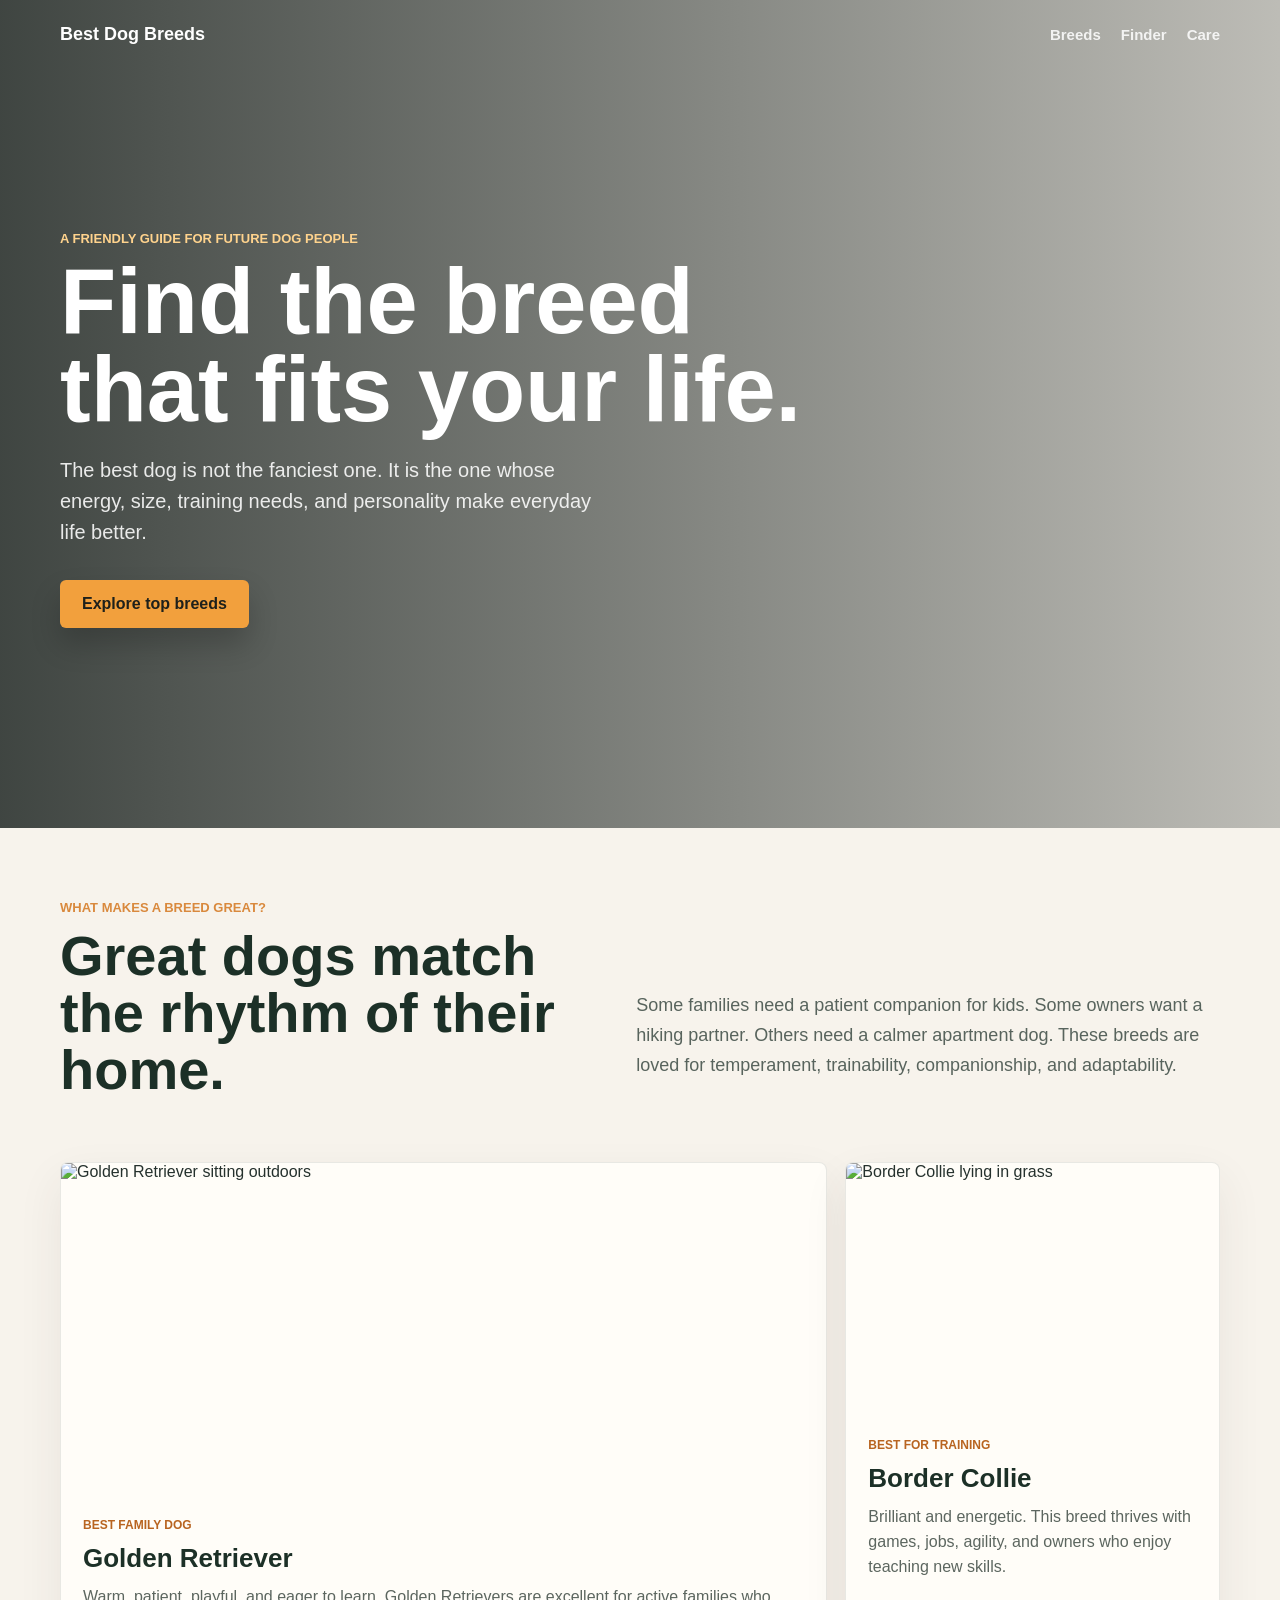
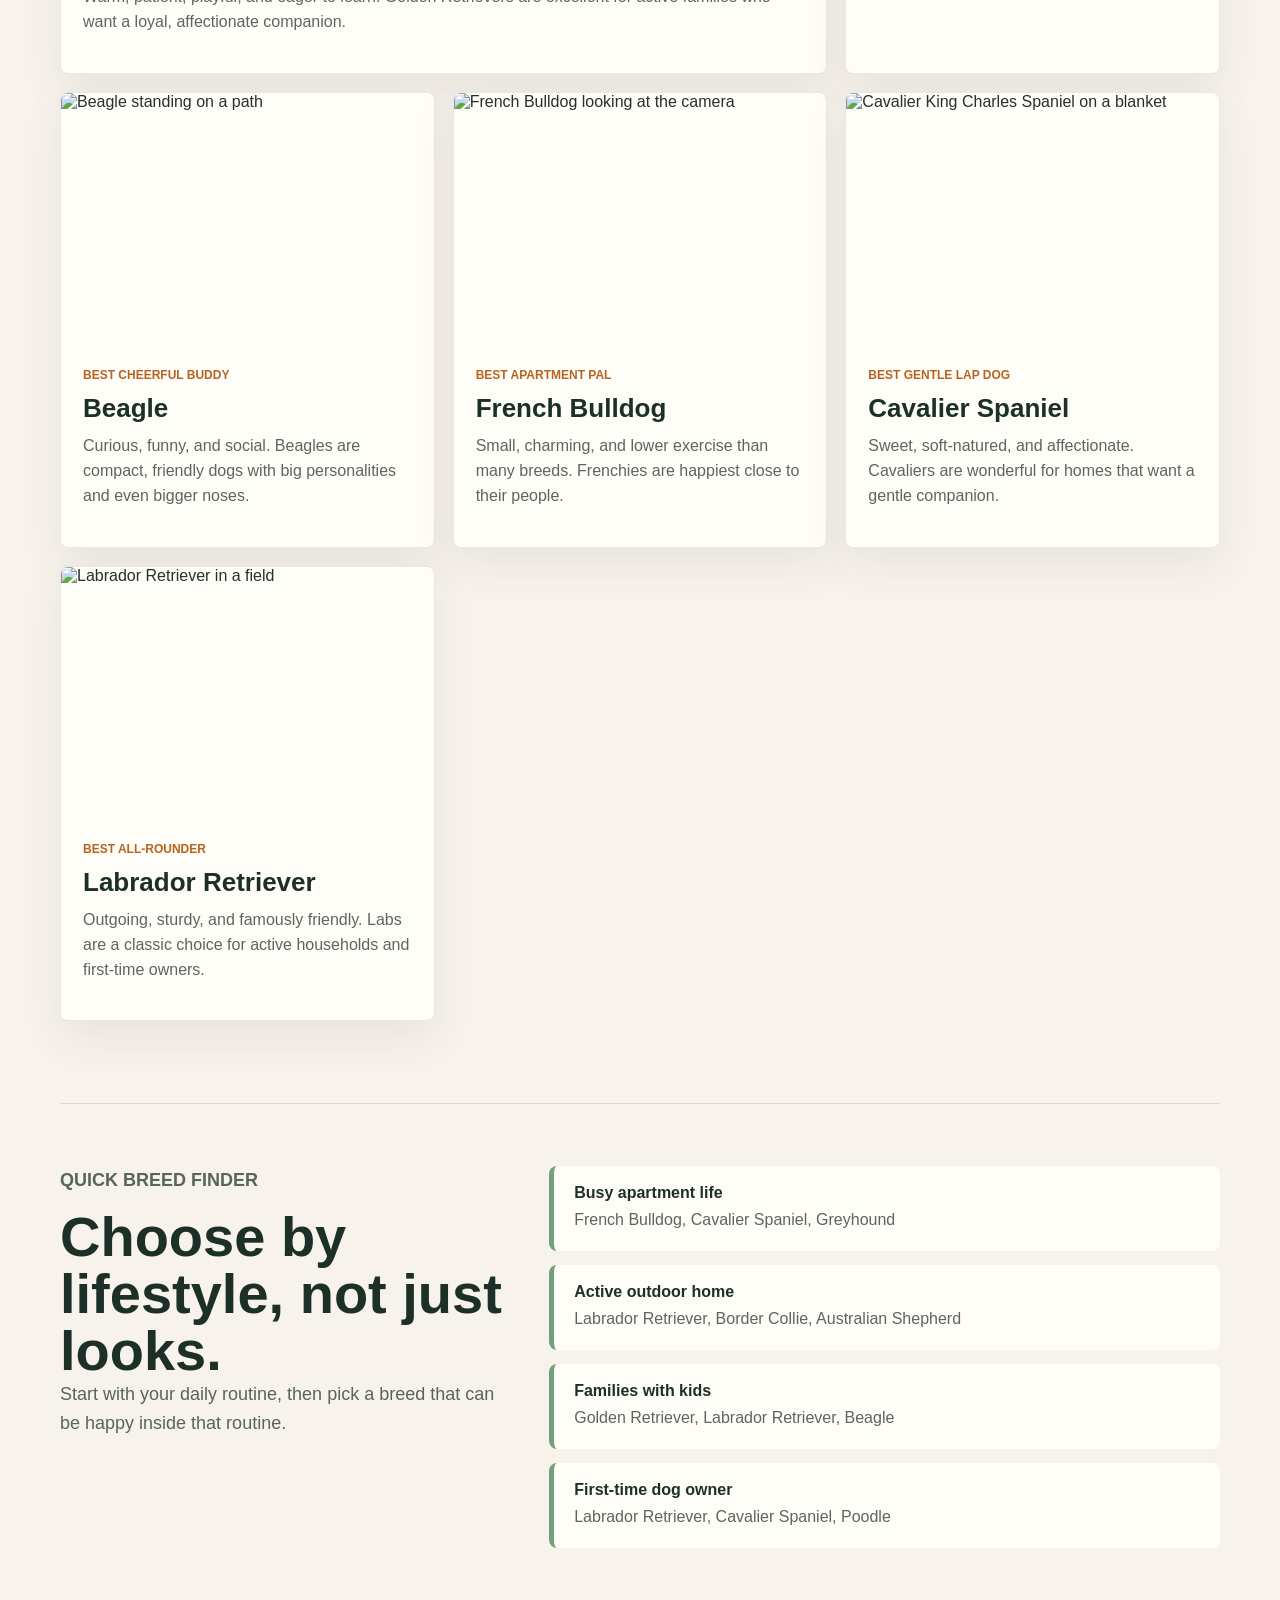
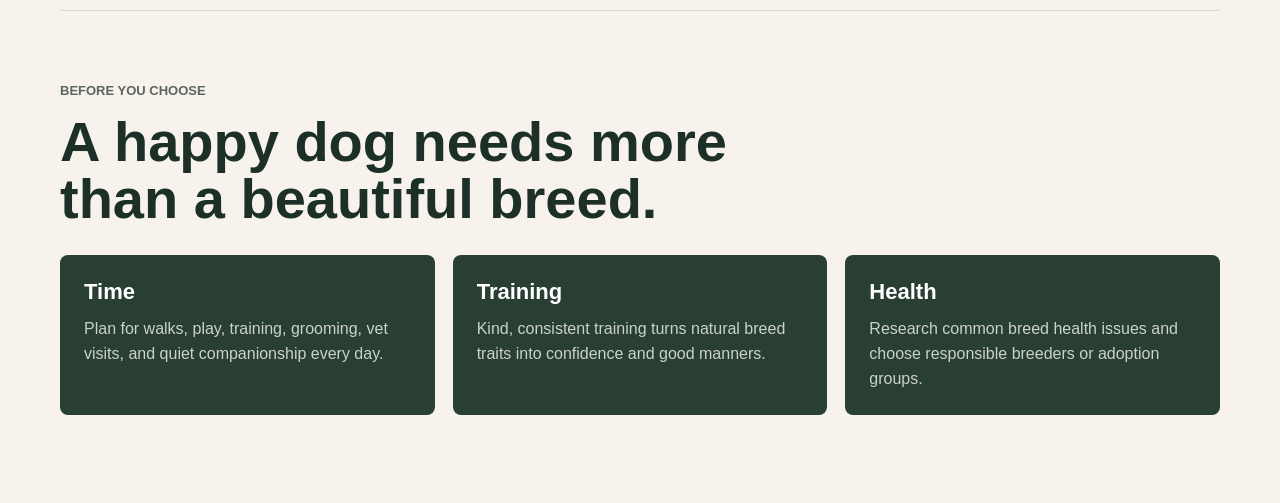
==== Nika_website/index.html @ 00cdb91f "dog breed website test" ====
<!DOCTYPE html>
<html lang="en">
<head>
  <meta charset="UTF-8">
  <meta name="viewport" content="width=device-width, initial-scale=1.0">
  <title>Best Dog Breeds</title>
  <link rel="preconnect" href="https://images.unsplash.com">
  <link rel="stylesheet" href="styles.css">
</head>
<body>
  <header class="hero">
    <nav class="topbar" aria-label="Main navigation">
      <a class="brand" href="#">Best Dog Breeds</a>
      <div class="nav-links">
        <a href="#breeds">Breeds</a>
        <a href="#finder">Finder</a>
        <a href="#care">Care</a>
      </div>
    </nav>

    <div class="hero-content">
      <p class="eyebrow">A friendly guide for future dog people</p>
      <h1>Find the breed that fits your life.</h1>
      <p>
        The best dog is not the fanciest one. It is the one whose energy,
        size, training needs, and personality make everyday life better.
      </p>
      <a class="button" href="#breeds">Explore top breeds</a>
    </div>
  </header>

  <main>
    <section class="intro" aria-labelledby="intro-title">
      <div>
        <p class="eyebrow">What makes a breed great?</p>
        <h2 id="intro-title">Great dogs match the rhythm of their home.</h2>
      </div>
      <p>
        Some families need a patient companion for kids. Some owners want a
        hiking partner. Others need a calmer apartment dog. These breeds are
        loved for temperament, trainability, companionship, and adaptability.
      </p>
    </section>

    <section class="breed-grid" id="breeds" aria-label="Recommended dog breeds">
      <article class="breed-card large">
        <img src="https://images.unsplash.com/photo-1552053831-71594a27632d?auto=format&fit=crop&w=1200&q=80" alt="Golden Retriever sitting outdoors">
        <div class="card-content">
          <span class="tag">Best family dog</span>
          <h2>Golden Retriever</h2>
          <p>Warm, patient, playful, and eager to learn. Golden Retrievers are excellent for active families who want a loyal, affectionate companion.</p>
        </div>
      </article>

      <article class="breed-card">
        <img src="https://images.unsplash.com/photo-1591160690555-5debfba289f0?auto=format&fit=crop&w=900&q=80" alt="Border Collie lying in grass">
        <div class="card-content">
          <span class="tag">Best for training</span>
          <h2>Border Collie</h2>
          <p>Brilliant and energetic. This breed thrives with games, jobs, agility, and owners who enjoy teaching new skills.</p>
        </div>
      </article>

      <article class="breed-card">
        <img src="https://images.unsplash.com/photo-1587300003388-59208cc962cb?auto=format&fit=crop&w=900&q=80" alt="Beagle standing on a path">
        <div class="card-content">
          <span class="tag">Best cheerful buddy</span>
          <h2>Beagle</h2>
          <p>Curious, funny, and social. Beagles are compact, friendly dogs with big personalities and even bigger noses.</p>
        </div>
      </article>

      <article class="breed-card">
        <img src="https://images.unsplash.com/photo-1605568427561-40dd23c2acea?auto=format&fit=crop&w=900&q=80" alt="French Bulldog looking at the camera">
        <div class="card-content">
          <span class="tag">Best apartment pal</span>
          <h2>French Bulldog</h2>
          <p>Small, charming, and lower exercise than many breeds. Frenchies are happiest close to their people.</p>
        </div>
      </article>

      <article class="breed-card">
        <img src="https://images.unsplash.com/photo-1601979031925-424e53b6caaa?auto=format&fit=crop&w=900&q=80" alt="Cavalier King Charles Spaniel on a blanket">
        <div class="card-content">
          <span class="tag">Best gentle lap dog</span>
          <h2>Cavalier Spaniel</h2>
          <p>Sweet, soft-natured, and affectionate. Cavaliers are wonderful for homes that want a gentle companion.</p>
        </div>
      </article>

      <article class="breed-card">
        <img src="https://images.unsplash.com/photo-1576201836106-db1758fd1c97?auto=format&fit=crop&w=900&q=80" alt="Labrador Retriever in a field">
        <div class="card-content">
          <span class="tag">Best all-rounder</span>
          <h2>Labrador Retriever</h2>
          <p>Outgoing, sturdy, and famously friendly. Labs are a classic choice for active households and first-time owners.</p>
        </div>
      </article>
    </section>

    <section class="finder" id="finder" aria-labelledby="finder-title">
      <div class="finder-copy">
        <p class="eyebrow">Quick breed finder</p>
        <h2 id="finder-title">Choose by lifestyle, not just looks.</h2>
        <p>Start with your daily routine, then pick a breed that can be happy inside that routine.</p>
      </div>
      <div class="finder-list">
        <div>
          <strong>Busy apartment life</strong>
          <span>French Bulldog, Cavalier Spaniel, Greyhound</span>
        </div>
        <div>
          <strong>Active outdoor home</strong>
          <span>Labrador Retriever, Border Collie, Australian Shepherd</span>
        </div>
        <div>
          <strong>Families with kids</strong>
          <span>Golden Retriever, Labrador Retriever, Beagle</span>
        </div>
        <div>
          <strong>First-time dog owner</strong>
          <span>Labrador Retriever, Cavalier Spaniel, Poodle</span>
        </div>
      </div>
    </section>

    <section class="care" id="care" aria-labelledby="care-title">
      <p class="eyebrow">Before you choose</p>
      <h2 id="care-title">A happy dog needs more than a beautiful breed.</h2>
      <div class="care-grid">
        <article>
          <h3>Time</h3>
          <p>Plan for walks, play, training, grooming, vet visits, and quiet companionship every day.</p>
        </article>
        <article>
          <h3>Training</h3>
          <p>Kind, consistent training turns natural breed traits into confidence and good manners.</p>
        </article>
        <article>
          <h3>Health</h3>
          <p>Research common breed health issues and choose responsible breeders or adoption groups.</p>
        </article>
      </div>
    </section>
  </main>
</body>
</html>
---- Nika_website/styles.css ----
* {
  box-sizing: border-box;
}

html {
  scroll-behavior: smooth;
}

body {
  margin: 0;
  font-family: Arial, Helvetica, sans-serif;
  color: #25312d;
  background: #f7f3ec;
}

a {
  color: inherit;
  text-decoration: none;
}

img {
  display: block;
  width: 100%;
}

.hero {
  min-height: 92vh;
  display: flex;
  flex-direction: column;
  position: relative;
  color: #fff;
  background:
    linear-gradient(90deg, rgba(23, 31, 28, 0.82), rgba(23, 31, 28, 0.26)),
    url("https://images.unsplash.com/photo-1548199973-03cce0bbc87b?auto=format&fit=crop&w=1800&q=80") center/cover;
}

.topbar {
  width: min(1160px, calc(100% - 40px));
  margin: 0 auto;
  padding: 24px 0;
  display: flex;
  align-items: center;
  justify-content: space-between;
  gap: 24px;
}

.brand {
  font-size: 18px;
  font-weight: 800;
}

.nav-links {
  display: flex;
  gap: 20px;
  font-size: 15px;
  font-weight: 700;
}

.nav-links a {
  opacity: 0.86;
}

.nav-links a:hover {
  opacity: 1;
}

.hero-content {
  width: min(1160px, calc(100% - 40px));
  margin: auto;
  padding: 72px 0 110px;
}

.eyebrow {
  margin: 0 0 12px;
  color: #d9893d;
  font-size: 13px;
  font-weight: 800;
  letter-spacing: 0;
  text-transform: uppercase;
}

.hero .eyebrow {
  color: #ffd38d;
}

h1,
h2,
h3,
p {
  margin-top: 0;
}

h1 {
  max-width: 760px;
  margin-bottom: 22px;
  font-size: clamp(46px, 8vw, 92px);
  line-height: 0.95;
  letter-spacing: 0;
}

.hero-content p:not(.eyebrow) {
  max-width: 560px;
  margin-bottom: 32px;
  color: rgba(255, 255, 255, 0.88);
  font-size: 20px;
  line-height: 1.55;
}

.button {
  display: inline-flex;
  align-items: center;
  min-height: 48px;
  padding: 0 22px;
  border-radius: 6px;
  background: #f2a03d;
  color: #1e201b;
  font-weight: 800;
  box-shadow: 0 16px 30px rgba(0, 0, 0, 0.2);
}

main {
  overflow: hidden;
}

.intro,
.finder,
.care {
  width: min(1160px, calc(100% - 40px));
  margin: 0 auto;
}

.intro {
  display: grid;
  grid-template-columns: 0.95fr 1.05fr;
  gap: 48px;
  padding: 72px 0 42px;
  align-items: end;
}

.intro h2,
.finder h2,
.care h2 {
  margin-bottom: 0;
  color: #1c3027;
  font-size: clamp(30px, 5vw, 56px);
  line-height: 1.02;
  letter-spacing: 0;
}

.intro > p,
.finder-copy p {
  color: #58645d;
  font-size: 18px;
  line-height: 1.65;
}

.breed-grid {
  width: min(1160px, calc(100% - 40px));
  margin: 0 auto;
  padding: 22px 0 82px;
  display: grid;
  grid-template-columns: repeat(3, 1fr);
  gap: 18px;
}

.breed-card {
  min-height: 430px;
  display: flex;
  flex-direction: column;
  overflow: hidden;
  border: 1px solid rgba(37, 49, 45, 0.1);
  border-radius: 8px;
  background: #fffdf8;
  box-shadow: 0 18px 45px rgba(58, 54, 46, 0.08);
}

.breed-card.large {
  grid-column: span 2;
}

.breed-card img {
  height: 250px;
  object-fit: cover;
}

.breed-card.large img {
  height: 330px;
}

.card-content {
  padding: 22px;
}

.tag {
  display: inline-block;
  margin-bottom: 12px;
  color: #b86420;
  font-size: 12px;
  font-weight: 800;
  text-transform: uppercase;
}

.card-content h2 {
  margin-bottom: 12px;
  color: #1c3027;
  font-size: 26px;
  line-height: 1.1;
}

.card-content p,
.care p,
.finder-list span {
  color: #5c665f;
  line-height: 1.55;
}

.finder {
  display: grid;
  grid-template-columns: 0.8fr 1.2fr;
  gap: 42px;
  padding: 62px 0;
  border-top: 1px solid rgba(37, 49, 45, 0.14);
  border-bottom: 1px solid rgba(37, 49, 45, 0.14);
}

.finder-list {
  display: grid;
  gap: 14px;
}

.finder-list div {
  padding: 18px 20px;
  border-radius: 8px;
  background: #fffdf8;
  border-left: 5px solid #72a07a;
}

.finder-list strong,
.finder-list span {
  display: block;
}

.finder-list strong {
  margin-bottom: 6px;
  color: #1c3027;
}

.care {
  padding: 70px 0 88px;
}

.care h2 {
  max-width: 760px;
  margin-bottom: 28px;
}

.care-grid {
  display: grid;
  grid-template-columns: repeat(3, 1fr);
  gap: 18px;
}

.care-grid article {
  padding: 24px;
  border-radius: 8px;
  background: #293f34;
  color: #fff;
}

.care-grid h3 {
  margin-bottom: 12px;
  font-size: 22px;
}

.care-grid p {
  margin-bottom: 0;
  color: rgba(255, 255, 255, 0.76);
}

@media (max-width: 850px) {
  .topbar {
    align-items: flex-start;
    flex-direction: column;
  }

  .hero {
    min-height: 86vh;
    background:
      linear-gradient(180deg, rgba(23, 31, 28, 0.88), rgba(23, 31, 28, 0.38)),
      url("https://images.unsplash.com/photo-1548199973-03cce0bbc87b?auto=format&fit=crop&w=1200&q=80") center/cover;
  }

  .hero-content {
    padding: 58px 0 82px;
  }

  .intro,
  .finder,
  .care-grid {
    grid-template-columns: 1fr;
  }

  .breed-grid {
    grid-template-columns: 1fr;
  }

  .breed-card.large {
    grid-column: span 1;
  }

  .breed-card,
  .breed-card.large {
    min-height: auto;
  }
}

@media (max-width: 520px) {
  .nav-links {
    width: 100%;
    justify-content: space-between;
    gap: 12px;
  }

  .hero-content p:not(.eyebrow),
  .intro > p,
  .finder-copy p {
    font-size: 17px;
  }

  .breed-card img,
  .breed-card.large img {
    height: 230px;
  }
}
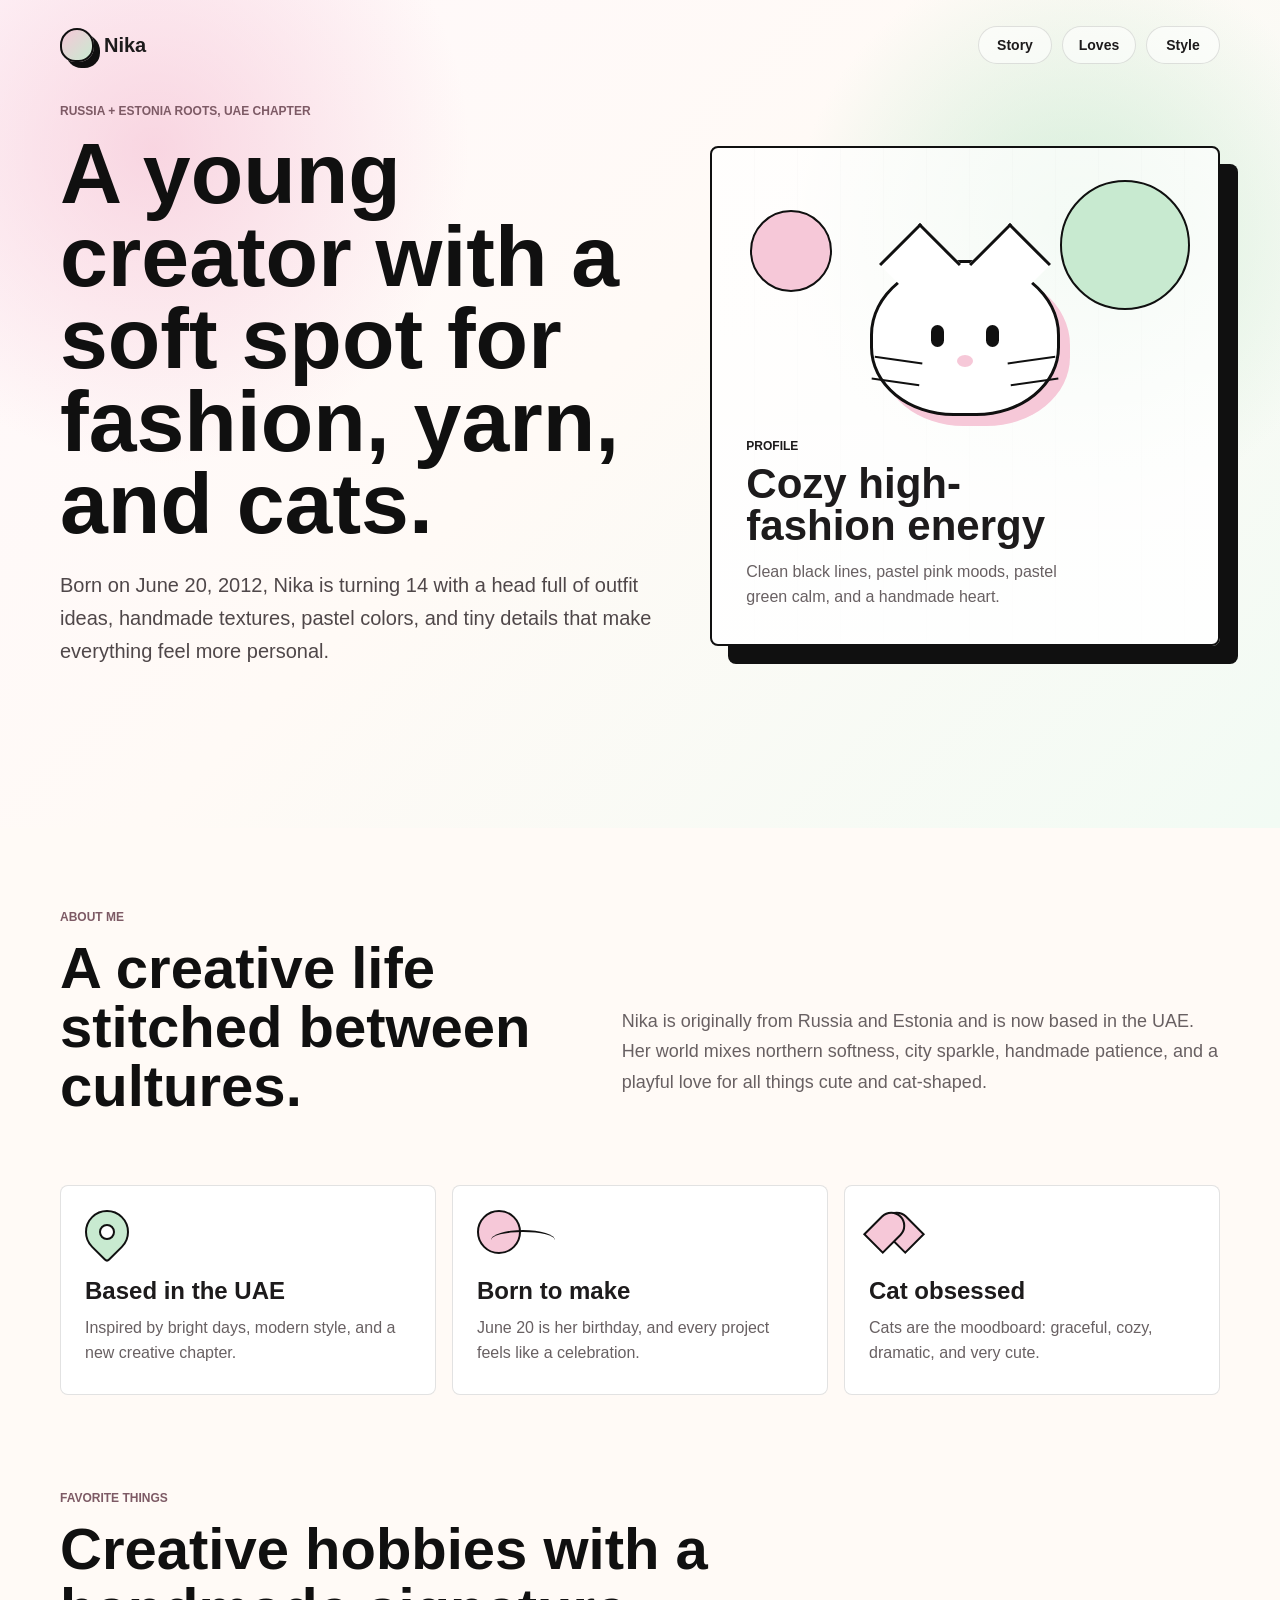
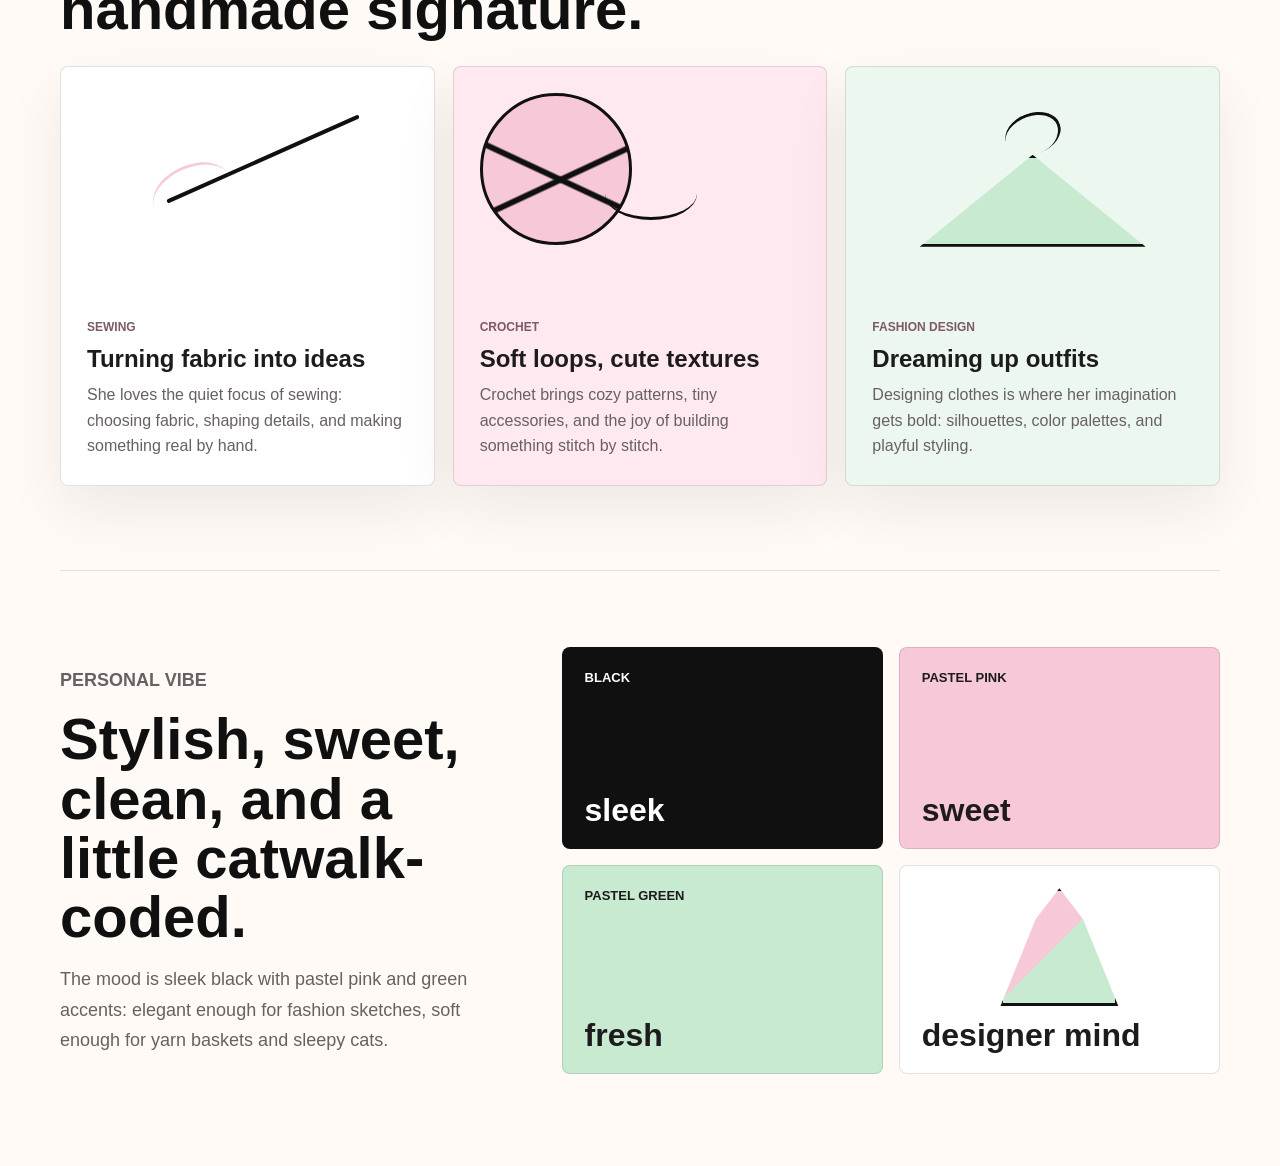
==== commit fb6a4449: "personal website" ====
--- a/Nika_website/index.html
+++ b/Nika_website/index.html
@@ -3,143 +3,140 @@
 <head>
   <meta charset="UTF-8">
   <meta name="viewport" content="width=device-width, initial-scale=1.0">
-  <title>Best Dog Breeds</title>
-  <link rel="preconnect" href="https://images.unsplash.com">
+  <title>About Nika</title>
   <link rel="stylesheet" href="styles.css">
 </head>
 <body>
-  <header class="hero">
+  <header class="hero" id="top">
     <nav class="topbar" aria-label="Main navigation">
-      <a class="brand" href="#">Best Dog Breeds</a>
+      <a class="brand" href="#top">Nika</a>
       <div class="nav-links">
-        <a href="#breeds">Breeds</a>
-        <a href="#finder">Finder</a>
-        <a href="#care">Care</a>
+        <a href="#story">Story</a>
+        <a href="#loves">Loves</a>
+        <a href="#style">Style</a>
       </div>
     </nav>
 
-    <div class="hero-content">
-      <p class="eyebrow">A friendly guide for future dog people</p>
-      <h1>Find the breed that fits your life.</h1>
-      <p>
-        The best dog is not the fanciest one. It is the one whose energy,
-        size, training needs, and personality make everyday life better.
-      </p>
-      <a class="button" href="#breeds">Explore top breeds</a>
+    <div class="hero-grid">
+      <section class="hero-copy" aria-labelledby="hero-title">
+        <p class="eyebrow">Russia + Estonia roots, UAE chapter</p>
+        <h1 id="hero-title">A young creator with a soft spot for fashion, yarn, and cats.</h1>
+        <p>
+          Born on June 20, 2012, Nika is turning 14 with a head full of outfit
+          ideas, handmade textures, pastel colors, and tiny details that make
+          everything feel more personal.
+        </p>
+      </section>
+
+      <section class="profile-card" aria-label="Profile snapshot">
+        <div class="cat-portrait" aria-hidden="true">
+          <span class="cat-ear left"></span>
+          <span class="cat-ear right"></span>
+          <span class="cat-eye left"></span>
+          <span class="cat-eye right"></span>
+          <span class="cat-nose"></span>
+          <span class="cat-whiskers left"></span>
+          <span class="cat-whiskers right"></span>
+        </div>
+        <div>
+          <p class="card-label">Profile</p>
+          <h2>Cozy high-fashion energy</h2>
+          <p>Clean black lines, pastel pink moods, pastel green calm, and a handmade heart.</p>
+        </div>
+      </section>
     </div>
   </header>
 
   <main>
-    <section class="intro" aria-labelledby="intro-title">
+    <section class="intro-section" id="story" aria-labelledby="story-title">
       <div>
-        <p class="eyebrow">What makes a breed great?</p>
-        <h2 id="intro-title">Great dogs match the rhythm of their home.</h2>
+        <p class="eyebrow">About me</p>
+        <h2 id="story-title">A creative life stitched between cultures.</h2>
       </div>
       <p>
-        Some families need a patient companion for kids. Some owners want a
-        hiking partner. Others need a calmer apartment dog. These breeds are
-        loved for temperament, trainability, companionship, and adaptability.
+        Nika is originally from Russia and Estonia and is now based in the UAE.
+        Her world mixes northern softness, city sparkle, handmade patience, and
+        a playful love for all things cute and cat-shaped.
       </p>
     </section>
 
-    <section class="breed-grid" id="breeds" aria-label="Recommended dog breeds">
-      <article class="breed-card large">
-        <img src="https://images.unsplash.com/photo-1552053831-71594a27632d?auto=format&fit=crop&w=1200&q=80" alt="Golden Retriever sitting outdoors">
-        <div class="card-content">
-          <span class="tag">Best family dog</span>
-          <h2>Golden Retriever</h2>
-          <p>Warm, patient, playful, and eager to learn. Golden Retrievers are excellent for active families who want a loyal, affectionate companion.</p>
-        </div>
+    <section class="feature-strip" aria-label="Personal details">
+      <article>
+        <span class="mini-icon pin" aria-hidden="true"></span>
+        <h3>Based in the UAE</h3>
+        <p>Inspired by bright days, modern style, and a new creative chapter.</p>
       </article>
-
-      <article class="breed-card">
-        <img src="https://images.unsplash.com/photo-1591160690555-5debfba289f0?auto=format&fit=crop&w=900&q=80" alt="Border Collie lying in grass">
-        <div class="card-content">
-          <span class="tag">Best for training</span>
-          <h2>Border Collie</h2>
-          <p>Brilliant and energetic. This breed thrives with games, jobs, agility, and owners who enjoy teaching new skills.</p>
-        </div>
+      <article>
+        <span class="mini-icon thread" aria-hidden="true"></span>
+        <h3>Born to make</h3>
+        <p>June 20 is her birthday, and every project feels like a celebration.</p>
       </article>
-
-      <article class="breed-card">
-        <img src="https://images.unsplash.com/photo-1587300003388-59208cc962cb?auto=format&fit=crop&w=900&q=80" alt="Beagle standing on a path">
-        <div class="card-content">
-          <span class="tag">Best cheerful buddy</span>
-          <h2>Beagle</h2>
-          <p>Curious, funny, and social. Beagles are compact, friendly dogs with big personalities and even bigger noses.</p>
-        </div>
-      </article>
-
-      <article class="breed-card">
-        <img src="https://images.unsplash.com/photo-1605568427561-40dd23c2acea?auto=format&fit=crop&w=900&q=80" alt="French Bulldog looking at the camera">
-        <div class="card-content">
-          <span class="tag">Best apartment pal</span>
-          <h2>French Bulldog</h2>
-          <p>Small, charming, and lower exercise than many breeds. Frenchies are happiest close to their people.</p>
-        </div>
-      </article>
-
-      <article class="breed-card">
-        <img src="https://images.unsplash.com/photo-1601979031925-424e53b6caaa?auto=format&fit=crop&w=900&q=80" alt="Cavalier King Charles Spaniel on a blanket">
-        <div class="card-content">
-          <span class="tag">Best gentle lap dog</span>
-          <h2>Cavalier Spaniel</h2>
-          <p>Sweet, soft-natured, and affectionate. Cavaliers are wonderful for homes that want a gentle companion.</p>
-        </div>
-      </article>
-
-      <article class="breed-card">
-        <img src="https://images.unsplash.com/photo-1576201836106-db1758fd1c97?auto=format&fit=crop&w=900&q=80" alt="Labrador Retriever in a field">
-        <div class="card-content">
-          <span class="tag">Best all-rounder</span>
-          <h2>Labrador Retriever</h2>
-          <p>Outgoing, sturdy, and famously friendly. Labs are a classic choice for active households and first-time owners.</p>
-        </div>
+      <article>
+        <span class="mini-icon heart" aria-hidden="true"></span>
+        <h3>Cat obsessed</h3>
+        <p>Cats are the moodboard: graceful, cozy, dramatic, and very cute.</p>
       </article>
     </section>
 
-    <section class="finder" id="finder" aria-labelledby="finder-title">
-      <div class="finder-copy">
-        <p class="eyebrow">Quick breed finder</p>
-        <h2 id="finder-title">Choose by lifestyle, not just looks.</h2>
-        <p>Start with your daily routine, then pick a breed that can be happy inside that routine.</p>
+    <section class="passions" id="loves" aria-labelledby="loves-title">
+      <div class="section-heading">
+        <p class="eyebrow">Favorite things</p>
+        <h2 id="loves-title">Creative hobbies with a handmade signature.</h2>
       </div>
-      <div class="finder-list">
-        <div>
-          <strong>Busy apartment life</strong>
-          <span>French Bulldog, Cavalier Spaniel, Greyhound</span>
-        </div>
-        <div>
-          <strong>Active outdoor home</strong>
-          <span>Labrador Retriever, Border Collie, Australian Shepherd</span>
-        </div>
-        <div>
-          <strong>Families with kids</strong>
-          <span>Golden Retriever, Labrador Retriever, Beagle</span>
-        </div>
-        <div>
-          <strong>First-time dog owner</strong>
-          <span>Labrador Retriever, Cavalier Spaniel, Poodle</span>
-        </div>
+
+      <div class="passion-grid">
+        <article class="passion-card">
+          <div class="needle-art" aria-hidden="true"></div>
+          <span>Sewing</span>
+          <h3>Turning fabric into ideas</h3>
+          <p>She loves the quiet focus of sewing: choosing fabric, shaping details, and making something real by hand.</p>
+        </article>
+
+        <article class="passion-card pink">
+          <div class="yarn-art" aria-hidden="true">
+            <span></span>
+          </div>
+          <span>Crochet</span>
+          <h3>Soft loops, cute textures</h3>
+          <p>Crochet brings cozy patterns, tiny accessories, and the joy of building something stitch by stitch.</p>
+        </article>
+
+        <article class="passion-card green">
+          <div class="hanger-art" aria-hidden="true"></div>
+          <span>Fashion design</span>
+          <h3>Dreaming up outfits</h3>
+          <p>Designing clothes is where her imagination gets bold: silhouettes, color palettes, and playful styling.</p>
+        </article>
       </div>
     </section>
 
-    <section class="care" id="care" aria-labelledby="care-title">
-      <p class="eyebrow">Before you choose</p>
-      <h2 id="care-title">A happy dog needs more than a beautiful breed.</h2>
-      <div class="care-grid">
-        <article>
-          <h3>Time</h3>
-          <p>Plan for walks, play, training, grooming, vet visits, and quiet companionship every day.</p>
-        </article>
-        <article>
-          <h3>Training</h3>
-          <p>Kind, consistent training turns natural breed traits into confidence and good manners.</p>
-        </article>
-        <article>
-          <h3>Health</h3>
-          <p>Research common breed health issues and choose responsible breeders or adoption groups.</p>
-        </article>
+    <section class="style-board" id="style" aria-labelledby="style-title">
+      <div class="style-copy">
+        <p class="eyebrow">Personal vibe</p>
+        <h2 id="style-title">Stylish, sweet, clean, and a little catwalk-coded.</h2>
+        <p>
+          The mood is sleek black with pastel pink and green accents: elegant
+          enough for fashion sketches, soft enough for yarn baskets and sleepy cats.
+        </p>
+      </div>
+
+      <div class="mood-grid" aria-label="Mood board">
+        <div class="mood-tile black">
+          <span>Black</span>
+          <strong>sleek</strong>
+        </div>
+        <div class="mood-tile pink">
+          <span>Pastel pink</span>
+          <strong>sweet</strong>
+        </div>
+        <div class="mood-tile green">
+          <span>Pastel green</span>
+          <strong>fresh</strong>
+        </div>
+        <div class="mood-tile sketch">
+          <div class="dress-art" aria-hidden="true"></div>
+          <strong>designer mind</strong>
+        </div>
       </div>
     </section>
   </main>
--- a/Nika_website/styles.css
+++ b/Nika_website/styles.css
@@ -1,3 +1,15 @@
+:root {
+  --black: #101010;
+  --ink: #1d1b1c;
+  --pink: #f6c8d8;
+  --pink-soft: #ffe9f1;
+  --green: #c8ead0;
+  --green-soft: #ecf8ef;
+  --cream: #fffaf6;
+  --muted: #686062;
+  --line: rgba(16, 16, 16, 0.12);
+}
+
 * {
   box-sizing: border-box;
 }
@@ -9,8 +21,8 @@
 body {
   margin: 0;
   font-family: Arial, Helvetica, sans-serif;
-  color: #25312d;
-  background: #f7f3ec;
+  color: var(--ink);
+  background: var(--cream);
 }
 
 a {
@@ -18,26 +30,19 @@
   text-decoration: none;
 }
 
-img {
-  display: block;
-  width: 100%;
-}
-
 .hero {
   min-height: 92vh;
-  display: flex;
-  flex-direction: column;
-  position: relative;
-  color: #fff;
+  padding-bottom: 54px;
   background:
-    linear-gradient(90deg, rgba(23, 31, 28, 0.82), rgba(23, 31, 28, 0.26)),
-    url("https://images.unsplash.com/photo-1548199973-03cce0bbc87b?auto=format&fit=crop&w=1800&q=80") center/cover;
+    radial-gradient(circle at 12% 18%, rgba(246, 200, 216, 0.72), transparent 24%),
+    radial-gradient(circle at 84% 28%, rgba(200, 234, 208, 0.78), transparent 23%),
+    linear-gradient(135deg, #fff8fb 0%, #fffaf6 46%, #f2fbf4 100%);
 }
 
 .topbar {
   width: min(1160px, calc(100% - 40px));
   margin: 0 auto;
-  padding: 24px 0;
+  padding: 26px 0;
   display: flex;
   align-items: center;
   justify-content: space-between;
@@ -45,42 +50,56 @@
 }
 
 .brand {
-  font-size: 18px;
-  font-weight: 800;
+  display: inline-flex;
+  align-items: center;
+  gap: 10px;
+  font-size: 20px;
+  font-weight: 900;
+}
+
+.brand::before {
+  content: "";
+  width: 30px;
+  height: 30px;
+  border: 2px solid var(--black);
+  border-radius: 50% 50% 45% 45%;
+  background: linear-gradient(135deg, var(--pink), var(--green));
+  box-shadow: 6px 6px 0 var(--black);
 }
 
 .nav-links {
   display: flex;
-  gap: 20px;
-  font-size: 15px;
-  font-weight: 700;
+  gap: 10px;
 }
 
 .nav-links a {
-  opacity: 0.86;
-}
-
-.nav-links a:hover {
-  opacity: 1;
-}
-
-.hero-content {
+  min-width: 74px;
+  padding: 10px 14px;
+  border: 1px solid var(--line);
+  border-radius: 999px;
+  background: rgba(255, 255, 255, 0.58);
+  font-size: 14px;
+  font-weight: 800;
+  text-align: center;
+}
+
+.hero-grid {
   width: min(1160px, calc(100% - 40px));
-  margin: auto;
-  padding: 72px 0 110px;
+  min-height: 68vh;
+  margin: 0 auto;
+  display: grid;
+  grid-template-columns: minmax(0, 1.08fr) minmax(320px, 0.92fr);
+  gap: 52px;
+  align-items: center;
 }
 
 .eyebrow {
-  margin: 0 0 12px;
-  color: #d9893d;
-  font-size: 13px;
-  font-weight: 800;
+  margin: 0 0 14px;
+  color: #7d5a65;
+  font-size: 12px;
+  font-weight: 900;
   letter-spacing: 0;
   text-transform: uppercase;
-}
-
-.hero .eyebrow {
-  color: #ffd38d;
 }
 
 h1,
@@ -92,243 +111,534 @@
 
 h1 {
   max-width: 760px;
-  margin-bottom: 22px;
-  font-size: clamp(46px, 8vw, 92px);
-  line-height: 0.95;
+  margin-bottom: 24px;
+  color: var(--black);
+  font-size: clamp(46px, 8vw, 86px);
+  line-height: 0.96;
   letter-spacing: 0;
 }
 
-.hero-content p:not(.eyebrow) {
-  max-width: 560px;
-  margin-bottom: 32px;
-  color: rgba(255, 255, 255, 0.88);
+.hero-copy p:not(.eyebrow) {
+  max-width: 650px;
+  color: #4f4749;
   font-size: 20px;
-  line-height: 1.55;
-}
-
-.button {
-  display: inline-flex;
-  align-items: center;
-  min-height: 48px;
-  padding: 0 22px;
-  border-radius: 6px;
-  background: #f2a03d;
-  color: #1e201b;
-  font-weight: 800;
-  box-shadow: 0 16px 30px rgba(0, 0, 0, 0.2);
+  line-height: 1.65;
+}
+
+.profile-card {
+  position: relative;
+  min-height: 500px;
+  padding: 34px;
+  display: flex;
+  flex-direction: column;
+  justify-content: flex-end;
+  overflow: hidden;
+  border: 2px solid var(--black);
+  border-radius: 8px;
+  background:
+    linear-gradient(180deg, rgba(255, 255, 255, 0.72), rgba(255, 255, 255, 0.92)),
+    repeating-linear-gradient(90deg, transparent 0 42px, rgba(16, 16, 16, 0.05) 42px 43px);
+  box-shadow: 18px 18px 0 var(--black);
+}
+
+.profile-card::before,
+.profile-card::after {
+  content: "";
+  position: absolute;
+  border: 2px solid var(--black);
+  border-radius: 50%;
+}
+
+.profile-card::before {
+  width: 126px;
+  height: 126px;
+  right: 28px;
+  top: 32px;
+  background: var(--green);
+}
+
+.profile-card::after {
+  width: 78px;
+  height: 78px;
+  left: 38px;
+  top: 62px;
+  background: var(--pink);
+}
+
+.card-label {
+  margin-bottom: 10px;
+  font-size: 12px;
+  font-weight: 900;
+  text-transform: uppercase;
+}
+
+.profile-card h2 {
+  max-width: 360px;
+  margin-bottom: 12px;
+  font-size: 42px;
+  line-height: 1;
+}
+
+.profile-card p:last-child {
+  max-width: 350px;
+  margin-bottom: 0;
+  color: var(--muted);
+  line-height: 1.6;
+}
+
+.cat-portrait {
+  position: absolute;
+  top: 112px;
+  left: 50%;
+  width: 190px;
+  height: 156px;
+  transform: translateX(-50%);
+  border: 3px solid var(--black);
+  border-radius: 48% 48% 44% 44%;
+  background: #fff;
+  box-shadow: 10px 10px 0 var(--pink);
+}
+
+.cat-ear {
+  position: absolute;
+  top: -28px;
+  width: 58px;
+  height: 58px;
+  border-top: 3px solid var(--black);
+  border-left: 3px solid var(--black);
+  background: #fff;
+}
+
+.cat-ear.left {
+  left: 18px;
+  transform: rotate(45deg);
+}
+
+.cat-ear.right {
+  right: 18px;
+  transform: rotate(45deg);
+}
+
+.cat-eye {
+  position: absolute;
+  top: 62px;
+  width: 13px;
+  height: 22px;
+  border-radius: 999px;
+  background: var(--black);
+}
+
+.cat-eye.left {
+  left: 58px;
+}
+
+.cat-eye.right {
+  right: 58px;
+}
+
+.cat-nose {
+  position: absolute;
+  top: 92px;
+  left: 50%;
+  width: 16px;
+  height: 12px;
+  transform: translateX(-50%);
+  border-radius: 50%;
+  background: var(--pink);
+}
+
+.cat-whiskers {
+  position: absolute;
+  top: 96px;
+  width: 48px;
+  height: 24px;
+  border-top: 2px solid var(--black);
+  border-bottom: 2px solid var(--black);
+}
+
+.cat-whiskers.left {
+  left: 0;
+  transform: rotate(8deg);
+}
+
+.cat-whiskers.right {
+  right: 0;
+  transform: rotate(-8deg);
 }
 
 main {
   overflow: hidden;
 }
 
-.intro,
-.finder,
-.care {
+.intro-section,
+.feature-strip,
+.passions,
+.style-board {
   width: min(1160px, calc(100% - 40px));
   margin: 0 auto;
 }
 
-.intro {
+.intro-section {
+  padding: 82px 0 44px;
   display: grid;
-  grid-template-columns: 0.95fr 1.05fr;
-  gap: 48px;
-  padding: 72px 0 42px;
+  grid-template-columns: 0.92fr 1.08fr;
+  gap: 52px;
   align-items: end;
 }
 
-.intro h2,
-.finder h2,
-.care h2 {
+.intro-section h2,
+.section-heading h2,
+.style-copy h2 {
   margin-bottom: 0;
-  color: #1c3027;
-  font-size: clamp(30px, 5vw, 56px);
+  color: var(--black);
+  font-size: clamp(32px, 5vw, 58px);
   line-height: 1.02;
   letter-spacing: 0;
 }
 
-.intro > p,
-.finder-copy p {
-  color: #58645d;
+.intro-section > p,
+.style-copy p {
+  color: var(--muted);
   font-size: 18px;
-  line-height: 1.65;
-}
-
-.breed-grid {
-  width: min(1160px, calc(100% - 40px));
-  margin: 0 auto;
-  padding: 22px 0 82px;
+  line-height: 1.7;
+}
+
+.feature-strip {
+  display: grid;
+  grid-template-columns: repeat(3, 1fr);
+  gap: 16px;
+  padding: 26px 0 78px;
+}
+
+.feature-strip article,
+.passion-card,
+.mood-tile {
+  border: 1px solid var(--line);
+  border-radius: 8px;
+}
+
+.feature-strip article {
+  min-height: 210px;
+  padding: 24px;
+  background: #fff;
+}
+
+.mini-icon {
+  display: block;
+  position: relative;
+  width: 44px;
+  height: 44px;
+  margin-bottom: 24px;
+}
+
+.mini-icon.pin {
+  border: 2px solid var(--black);
+  border-radius: 50% 50% 50% 4px;
+  background: var(--green);
+  transform: rotate(-45deg);
+}
+
+.mini-icon.pin::after {
+  content: "";
+  position: absolute;
+  inset: 12px;
+  border: 2px solid var(--black);
+  border-radius: 50%;
+  background: #fff;
+}
+
+.mini-icon.thread {
+  border: 2px solid var(--black);
+  border-radius: 50%;
+  background: var(--pink);
+}
+
+.mini-icon.thread::after {
+  content: "";
+  position: absolute;
+  left: 12px;
+  top: 18px;
+  width: 64px;
+  height: 18px;
+  border-top: 2px solid var(--black);
+  border-radius: 50%;
+}
+
+.mini-icon.heart::before,
+.mini-icon.heart::after {
+  content: "";
+  position: absolute;
+  width: 24px;
+  height: 36px;
+  border: 2px solid var(--black);
+  border-radius: 24px 24px 0 0;
+  background: var(--pink);
+}
+
+.mini-icon.heart::before {
+  left: 18px;
+  transform: rotate(-45deg);
+}
+
+.mini-icon.heart::after {
+  left: 4px;
+  transform: rotate(45deg);
+}
+
+.feature-strip h3,
+.passion-card h3 {
+  margin-bottom: 10px;
+  font-size: 24px;
+  line-height: 1.1;
+}
+
+.feature-strip p,
+.passion-card p {
+  margin-bottom: 0;
+  color: var(--muted);
+  line-height: 1.6;
+}
+
+.passions {
+  padding: 18px 0 84px;
+}
+
+.section-heading {
+  max-width: 760px;
+  margin-bottom: 28px;
+}
+
+.passion-grid {
   display: grid;
   grid-template-columns: repeat(3, 1fr);
   gap: 18px;
 }
 
-.breed-card {
-  min-height: 430px;
+.passion-card {
+  min-height: 420px;
+  padding: 26px;
   display: flex;
   flex-direction: column;
+  justify-content: flex-end;
+  background: #fff;
+  box-shadow: 0 24px 60px rgba(16, 16, 16, 0.07);
+}
+
+.passion-card.pink {
+  background: var(--pink-soft);
+}
+
+.passion-card.green {
+  background: var(--green-soft);
+}
+
+.passion-card > span {
+  margin-bottom: 12px;
+  color: #7d5a65;
+  font-size: 12px;
+  font-weight: 900;
+  text-transform: uppercase;
+}
+
+.needle-art,
+.yarn-art,
+.hanger-art {
+  position: relative;
+  width: 100%;
+  height: 150px;
+  margin-bottom: auto;
+}
+
+.needle-art::before {
+  content: "";
+  position: absolute;
+  left: 22%;
+  top: 64px;
+  width: 210px;
+  height: 4px;
+  border-radius: 999px;
+  background: var(--black);
+  transform: rotate(-24deg);
+}
+
+.needle-art::after {
+  content: "";
+  position: absolute;
+  left: 20%;
+  top: 72px;
+  width: 82px;
+  height: 52px;
+  border-top: 3px solid var(--pink);
+  border-radius: 50%;
+  transform: rotate(-24deg);
+}
+
+.yarn-art {
+  width: 152px;
+  height: 152px;
+  border: 3px solid var(--black);
+  border-radius: 50%;
+  background:
+    linear-gradient(25deg, transparent 44%, var(--black) 45% 47%, transparent 48%),
+    linear-gradient(-25deg, transparent 42%, var(--black) 43% 45%, transparent 46%),
+    var(--pink);
+}
+
+.yarn-art span {
+  position: absolute;
+  right: -68px;
+  bottom: 22px;
+  width: 92px;
+  height: 52px;
+  border-bottom: 3px solid var(--black);
+  border-radius: 50%;
+}
+
+.hanger-art::before {
+  content: "";
+  position: absolute;
+  left: 50%;
+  top: 20px;
+  width: 54px;
+  height: 38px;
+  border-top: 3px solid var(--black);
+  border-right: 3px solid var(--black);
+  border-radius: 50%;
+  transform: translateX(-50%) rotate(-20deg);
+}
+
+.hanger-art::after {
+  content: "";
+  position: absolute;
+  left: 50%;
+  top: 62px;
+  width: 220px;
+  height: 86px;
+  transform: translateX(-50%);
+  clip-path: polygon(50% 0, 100% 100%, 0 100%);
+  background: var(--green);
+  border: 3px solid var(--black);
+}
+
+.style-board {
+  padding: 76px 0 92px;
+  display: grid;
+  grid-template-columns: 0.82fr 1.18fr;
+  gap: 44px;
+  border-top: 1px solid var(--line);
+}
+
+.style-copy p {
+  margin-top: 18px;
+}
+
+.mood-grid {
+  display: grid;
+  grid-template-columns: repeat(2, 1fr);
+  gap: 16px;
+}
+
+.mood-tile {
+  min-height: 190px;
+  padding: 22px;
+  display: flex;
+  flex-direction: column;
+  justify-content: space-between;
   overflow: hidden;
-  border: 1px solid rgba(37, 49, 45, 0.1);
-  border-radius: 8px;
-  background: #fffdf8;
-  box-shadow: 0 18px 45px rgba(58, 54, 46, 0.08);
-}
-
-.breed-card.large {
-  grid-column: span 2;
-}
-
-.breed-card img {
-  height: 250px;
-  object-fit: cover;
-}
-
-.breed-card.large img {
-  height: 330px;
-}
-
-.card-content {
-  padding: 22px;
-}
-
-.tag {
-  display: inline-block;
-  margin-bottom: 12px;
-  color: #b86420;
-  font-size: 12px;
-  font-weight: 800;
+}
+
+.mood-tile span {
+  font-size: 13px;
+  font-weight: 900;
   text-transform: uppercase;
 }
 
-.card-content h2 {
-  margin-bottom: 12px;
-  color: #1c3027;
-  font-size: 26px;
-  line-height: 1.1;
-}
-
-.card-content p,
-.care p,
-.finder-list span {
-  color: #5c665f;
-  line-height: 1.55;
-}
-
-.finder {
-  display: grid;
-  grid-template-columns: 0.8fr 1.2fr;
-  gap: 42px;
-  padding: 62px 0;
-  border-top: 1px solid rgba(37, 49, 45, 0.14);
-  border-bottom: 1px solid rgba(37, 49, 45, 0.14);
-}
-
-.finder-list {
-  display: grid;
-  gap: 14px;
-}
-
-.finder-list div {
-  padding: 18px 20px;
-  border-radius: 8px;
-  background: #fffdf8;
-  border-left: 5px solid #72a07a;
-}
-
-.finder-list strong,
-.finder-list span {
-  display: block;
-}
-
-.finder-list strong {
-  margin-bottom: 6px;
-  color: #1c3027;
-}
-
-.care {
-  padding: 70px 0 88px;
-}
-
-.care h2 {
-  max-width: 760px;
-  margin-bottom: 28px;
-}
-
-.care-grid {
-  display: grid;
-  grid-template-columns: repeat(3, 1fr);
-  gap: 18px;
-}
-
-.care-grid article {
-  padding: 24px;
-  border-radius: 8px;
-  background: #293f34;
+.mood-tile strong {
+  font-size: 32px;
+  line-height: 1;
+}
+
+.mood-tile.black {
   color: #fff;
-}
-
-.care-grid h3 {
-  margin-bottom: 12px;
-  font-size: 22px;
-}
-
-.care-grid p {
-  margin-bottom: 0;
-  color: rgba(255, 255, 255, 0.76);
-}
-
-@media (max-width: 850px) {
+  background: var(--black);
+}
+
+.mood-tile.pink {
+  background: var(--pink);
+}
+
+.mood-tile.green {
+  background: var(--green);
+}
+
+.mood-tile.sketch {
+  background: #fff;
+}
+
+.dress-art {
+  width: 118px;
+  height: 118px;
+  margin: 0 auto;
+  clip-path: polygon(50% 0, 70% 26%, 100% 100%, 0 100%, 30% 26%);
+  border: 3px solid var(--black);
+  background: linear-gradient(135deg, var(--pink) 0 48%, var(--green) 48% 100%);
+}
+
+@media (max-width: 880px) {
+  .hero-grid,
+  .intro-section,
+  .feature-strip,
+  .passion-grid,
+  .style-board {
+    grid-template-columns: 1fr;
+  }
+
+  .hero-grid {
+    gap: 34px;
+  }
+
+  .profile-card {
+    min-height: 440px;
+    box-shadow: 10px 10px 0 var(--black);
+  }
+
+  .feature-strip {
+    padding-bottom: 56px;
+  }
+}
+
+@media (max-width: 560px) {
   .topbar {
     align-items: flex-start;
     flex-direction: column;
   }
 
-  .hero {
-    min-height: 86vh;
-    background:
-      linear-gradient(180deg, rgba(23, 31, 28, 0.88), rgba(23, 31, 28, 0.38)),
-      url("https://images.unsplash.com/photo-1548199973-03cce0bbc87b?auto=format&fit=crop&w=1200&q=80") center/cover;
-  }
-
-  .hero-content {
-    padding: 58px 0 82px;
-  }
-
-  .intro,
-  .finder,
-  .care-grid {
-    grid-template-columns: 1fr;
-  }
-
-  .breed-grid {
-    grid-template-columns: 1fr;
-  }
-
-  .breed-card.large {
-    grid-column: span 1;
-  }
-
-  .breed-card,
-  .breed-card.large {
-    min-height: auto;
-  }
-}
-
-@media (max-width: 520px) {
   .nav-links {
     width: 100%;
     justify-content: space-between;
-    gap: 12px;
-  }
-
-  .hero-content p:not(.eyebrow),
-  .intro > p,
-  .finder-copy p {
+  }
+
+  .nav-links a {
+    min-width: 0;
+    flex: 1;
+  }
+
+  .hero-copy p:not(.eyebrow),
+  .intro-section > p,
+  .style-copy p {
     font-size: 17px;
   }
 
-  .breed-card img,
-  .breed-card.large img {
-    height: 230px;
-  }
-}
+  .profile-card {
+    padding: 24px;
+  }
+
+  .cat-portrait {
+    width: 164px;
+    height: 138px;
+  }
+
+  .mood-grid {
+    grid-template-columns: 1fr;
+  }
+}
